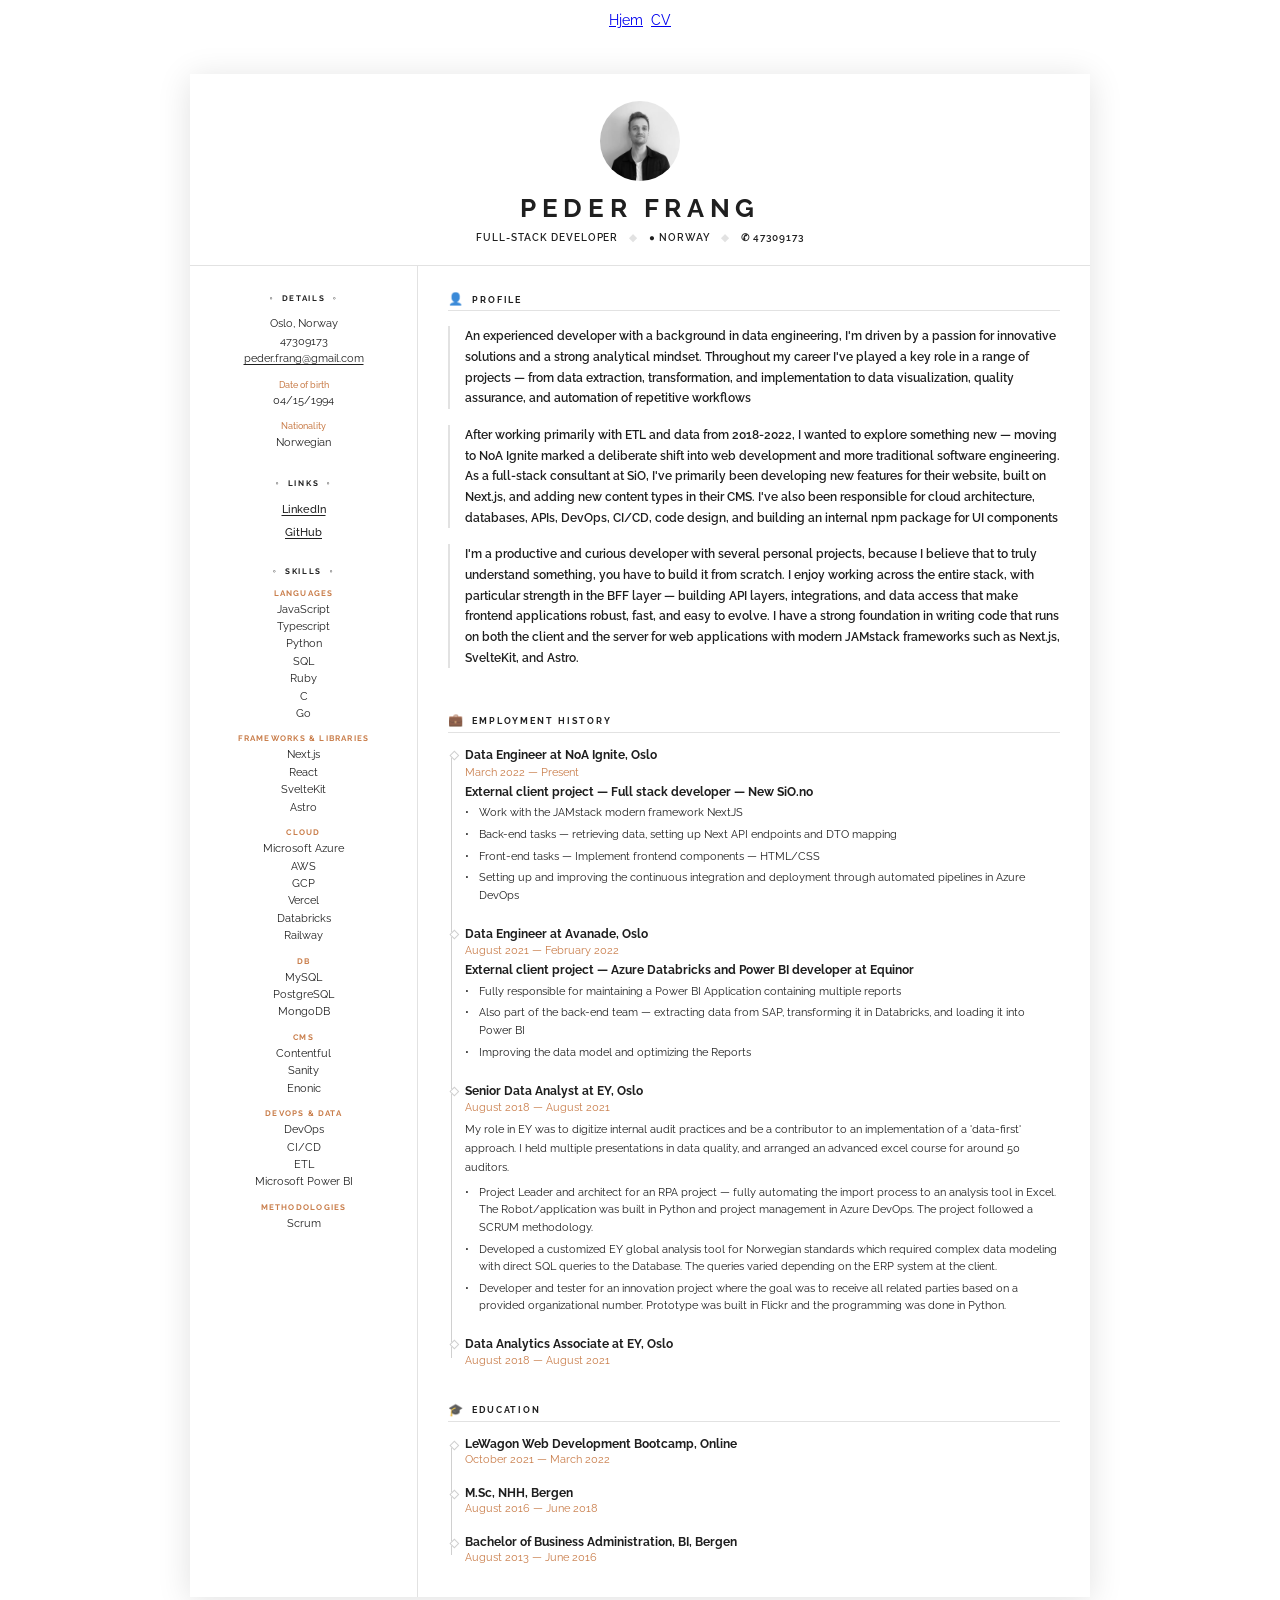
==== index.html @ 83dac3f7 "Initial commit" ====
<!doctype html>
<html lang="en">
    <head>
        <meta charset="UTF-8" />
        <meta name="viewport" content="width=device-width, initial-scale=1.0" />
        <title>Peder Frang — CV</title>
        <link rel="preconnect" href="https://fonts.googleapis.com" />
        <link rel="preconnect" href="https://fonts.gstatic.com" crossorigin />
        <link
            href="https://fonts.googleapis.com/css2?family=Raleway:wght@400;500;600;700;800&display=swap"
            rel="stylesheet"
        />
        <link rel="stylesheet" href="styles.css" />
        <link rel="icon" href="data:image/svg+xml,<svg xmlns=%22http://www.w3.org/2000/svg%22 viewBox=%220 0 100 100%22><text y=%22.9em%22 font-size=%2290%22>🤓</text></svg>" />
    </head>
    <body>
        <header class="header">
            <nav>
                <a href="index.html"> Hjem </a>
                <a href="cv.html"> CV </a>
            </nav>
        </header>

        <div class="wrapper">
            <main class="cv-page" id="cv-page"></main>
        </div>

        <script src="cv-data.js"></script>
        <script>
            function loadCV() {
                const page = document.getElementById("cv-page");
                page.innerHTML = buildCV(CV_DATA);
            }

            function esc(str) {
                if (!str) return "";
                return str
                    .replace(/&/g, "&amp;")
                    .replace(/</g, "&lt;")
                    .replace(/>/g, "&gt;")
                    .replace(/"/g, "&quot;");
            }

            function buildCV(d) {
                return `
        ${buildHeader(d)}
        ${buildSidebar(d)}
        ${buildMain(d)}
      `;
            }

            /* ── Header ──────────────────────────────── */
            function buildHeader(d) {
                const c = d.contact;
                // Show city/region (everything after the street address)
                const cityLine = c.address.includes(",")
                    ? c.address.split(",").slice(1).join(",").trim()
                    : c.address;

                const initials = d.name
                    .split(" ")
                    .map((n) => n[0])
                    .join("");
                const photoHtml = d.photo
                    ? `<img src="${esc(d.photo)}" alt="${esc(d.name)}">`
                    : `<span class="cv-header__initials">${esc(initials)}</span>`;

                return `
        <header class="cv-header">
          <div class="cv-header__photo">${photoHtml}</div>
          <div class="cv-header__name">${esc(d.name)}</div>
          <div class="cv-header__meta">
            <span class="cv-header__meta-item">${esc(d.title)}</span>
            <span class="cv-header__meta-sep">◆</span>
            <span class="cv-header__meta-item">&#9679; ${esc(cityLine)}</span>
            <span class="cv-header__meta-sep">◆</span>
            <span class="cv-header__meta-item">&#9990; ${esc(c.phone)}</span>
          </div>
        </header>
      `;
            }

            /* ── Sidebar ─────────────────────────────── */
            function buildSidebar(d) {
                const c = d.contact;
                return `
        <aside class="cv-sidebar">

          <section class="sidebar-section">
            <h2 class="sidebar-section__heading">Details</h2>
            <ul class="details-list">
              <li>${esc(c.address)}</li>
              <li>${esc(c.phone)}</li>
              <li><a href="mailto:${esc(c.email)}">${esc(c.email)}</a></li>
              <li class="detail-label">Date of birth</li>
              <li>${esc(c.dateOfBirth)}</li>
              <li class="detail-label">Nationality</li>
              <li>${esc(c.nationality)}</li>
            </ul>
          </section>

          <section class="sidebar-section">
            <h2 class="sidebar-section__heading">Links</h2>
            <ul class="links-list">
              ${d.links
                  .map(
                      (l) => `
                <li><a href="${esc(l.url)}" target="_blank" rel="noopener">${esc(l.label)}</a></li>
              `,
                  )
                  .join("")}
            </ul>
          </section>

          <section class="sidebar-section">
            <h2 class="sidebar-section__heading">Skills</h2>
            ${Object.entries(d.skills)
                .map(
                    ([category, items]) => `
              <div class="skills-group">
                <h3 class="skills-group__heading">${esc(category)}</h3>
                <ul class="skills-list">
                  ${items.map((s) => `<li>${esc(s)}</li>`).join("")}
                </ul>
              </div>
            `,
                )
                .join("")}
          </section>

        </aside>
      `;
            }

            /* ── Main content ────────────────────────── */
            function buildMain(d) {
                return `
        <div class="cv-main">
          ${buildProfile(d)}
          ${buildEmployment(d)}
          ${buildEducation(d)}
        </div>
      `;
            }

            function buildProfile(d) {
                return `
        <section>
          <h2 class="main-section__heading">
            <span class="section-icon">&#128100;</span>
            Profile
          </h2>
          ${d.profile.map((p) => `<p class="profile-text">${esc(p)}</p><br/>`).join("")}
        </section>
      `;
            }

            function buildEmployment(d) {
                const items = d.employment
                    .map((job) => {
                        const titleLine =
                            [job.role, job.company, job.location]
                                .filter(Boolean)
                                .join(" at ")
                                .replace(
                                    " at " + job.company,
                                    ` at ${job.company}`,
                                ) + (job.location ? `, ${job.location}` : "");

                        // Build: "Role at Company, Location"
                        const fullTitle = job.location
                            ? `${esc(job.role)} at ${esc(job.company)}, ${esc(job.location)}`
                            : `${esc(job.role)} at ${esc(job.company)}`;

                        const highlights = job.highlights
                            .map(
                                (h) => `
              <div>
                ${h.project ? `<p class="highlight__project">${esc(h.project)}</p>` : ""}
                ${
                    h.bullets && h.bullets.length
                        ? `<ul class="highlight__bullets">
                    ${h.bullets.map((b) => `<li>${esc(b)}</li>`).join("")}
                  </ul>`
                        : ""
                }
              </div>
            `,
                            )
                            .join("");

                        return `
            <article class="timeline-item">
              <div class="job__title-line">${fullTitle}</div>
              <div class="job__period">${esc(job.period)}</div>
              ${job.description ? `<p class="job__description">${esc(job.description)}</p>` : ""}
              ${highlights ? `<div class="job__highlights">${highlights}</div>` : ""}
            </article>
          `;
                    })
                    .join("");

                return `
        <section>
          <h2 class="main-section__heading">
            <span class="section-icon">&#128188;</span>
            Employment History
          </h2>
          <div class="timeline">${items}</div>
        </section>
      `;
            }

            function buildEducation(d) {
                const items = d.education
                    .map(
                        (edu) => `
        <article class="timeline-item">
          <div class="edu-item__title-line">${esc(edu.degree)}${edu.institution ? `, ${esc(edu.institution)}` : ""}</div>
          <div class="edu-item__period">${esc(edu.period)}</div>
        </article>
      `,
                    )
                    .join("");

                return `
        <section>
          <h2 class="main-section__heading">
            <span class="section-icon">&#127891;</span>
            Education
          </h2>
          <div class="timeline">${items}</div>
        </section>
      `;
            }

            loadCV();
        </script>
    </body>
</html>
---- styles.css ----
/* =============================
   RESET & BASE
   ============================= */
*,
*::before,
*::after {
    box-sizing: border-box;
    margin: 0;
    padding: 0;
}

:root {
    --bg: #ffffff;
    --text: #1f1f1f;
    --muted: #888888;
    --accent: #c97d4a; /* warm amber — dates & sidebar labels */
    --border: #e2e2e2;
    --timeline: #d0d0d0;
    --page-bg: #f5f2ef;
    --font: "Raleway", "Inter", "Segoe UI", sans-serif;
    --sidebar-w: 228px;
}

html {
    font-size: 13.5px;
    font-family: var(--font);
    color: var(--text);
}

body {
    min-height: 100vh;
    width: 100%;
}

.header {
    height: 40px;
    width: 100%;
    > nav {
        height: 100%;
        display: flex;
        gap: 8px;
        align-items: center;
        justify-content: center;
    }
}

/* =============================
   PAGE WRAPPER
   ============================= */

.wrapper {
    display: flex;
    justify-content: center;
    align-items: center;
    padding: 2.5rem 1rem;
}
.cv-page {
    width: 100%;
    max-width: 900px;
    background: var(--bg);
    box-shadow: 0 4px 32px rgba(0, 0, 0, 0.12);
    display: grid;
    grid-template-columns: var(--sidebar-w) 1fr;
    grid-template-rows: auto 1fr;
}

/* =============================
   HEADER (full-width)
   ============================= */
.cv-header {
    grid-column: 1 / -1;
    background: var(--bg);
    padding: 2rem 2rem 1.6rem;
    display: flex;
    flex-direction: column;
    align-items: center;
    gap: 0.4rem;
    border-bottom: 1px solid var(--border);
}

.cv-header__photo {
    width: 80px;
    height: 80px;
    border-radius: 50%;
    overflow: hidden;
    background: #e6e0d8;
    display: flex;
    align-items: center;
    justify-content: center;
    margin-bottom: 0.7rem;
    flex-shrink: 0;
}

.cv-header__photo img {
    width: 100%;
    height: 100%;
    object-fit: cover;
}

.cv-header__initials {
    font-size: 1.5rem;
    font-weight: 700;
    color: #a89880;
    letter-spacing: 0.05em;
}

.cv-header__name {
    font-size: 1.9rem;
    font-weight: 700;
    letter-spacing: 0.22em;
    text-transform: uppercase;
    color: var(--text);
    line-height: 1;
}

.cv-header__meta {
    display: flex;
    align-items: center;
    flex-wrap: wrap;
    justify-content: center;
    font-size: 0.72rem;
    font-weight: 600;
    letter-spacing: 0.1em;
    text-transform: uppercase;
    color: var(--text);
    margin-top: 0.35rem;
    gap: 0;
}

.cv-header__meta-item {
    display: flex;
    align-items: center;
    gap: 0.3rem;
    white-space: nowrap;
}

.cv-header__meta-sep {
    display: inline-block;
    margin: 0 0.8rem;
    color: var(--border);
    font-size: 0.75rem;
}

/* =============================
   SIDEBAR
   ============================= */
.cv-sidebar {
    background: var(--bg);
    padding: 2rem 1.6rem;
    border-right: 1px solid var(--border);
    display: flex;
    flex-direction: column;
    gap: 2rem;
}

.sidebar-section__heading {
    font-size: 0.62rem;
    font-weight: 700;
    letter-spacing: 0.2em;
    text-transform: uppercase;
    color: var(--text);
    text-align: center;
    display: flex;
    align-items: center;
    justify-content: center;
    gap: 0.55rem;
    margin-bottom: 0.9rem;
}

.sidebar-section__heading::before,
.sidebar-section__heading::after {
    content: "◦";
    font-size: 0.65rem;
    color: var(--text);
}

/* DETAILS */
.details-list {
    list-style: none;
    text-align: center;
    display: flex;
    flex-direction: column;
    gap: 0;
}

.details-list li {
    font-size: 0.82rem;
    color: var(--text);
    line-height: 1.6;
}

.details-list li.detail-label {
    font-size: 0.7rem;
    color: var(--accent);
    margin-top: 0.65rem;
    font-weight: 500;
}

.details-list a {
    color: var(--text);
    text-decoration: underline;
    text-underline-offset: 2px;
}

/* LINKS */
.links-list {
    list-style: none;
    text-align: center;
    display: flex;
    flex-direction: column;
    gap: 0.45rem;
}

.links-list a {
    color: var(--text);
    text-decoration: underline;
    text-underline-offset: 2px;
    font-size: 0.84rem;
    font-weight: 500;
}

.links-list a:hover {
    color: var(--accent);
}

/* SKILLS */
.skills-group {
    margin-bottom: 1rem;
}

.skills-group:last-child {
    margin-bottom: 0;
}

.skills-group__heading {
    font-size: 0.6rem;
    font-weight: 700;
    letter-spacing: 0.15em;
    text-transform: uppercase;
    color: var(--accent);
    text-align: center;
    margin-bottom: 0.3rem;
}

.skills-list {
    list-style: none;
    text-align: center;
    display: flex;
    flex-direction: column;
    gap: 0.25rem;
}

.skills-list li {
    font-size: 0.84rem;
    color: var(--text);
}

/* =============================
   MAIN CONTENT
   ============================= */
.cv-main {
    padding: 2rem 2.2rem 2.5rem;
    display: flex;
    flex-direction: column;
    gap: 2.2rem;
}

/* Section headings */
.main-section__heading {
    font-size: 0.7rem;
    font-weight: 700;
    letter-spacing: 0.2em;
    text-transform: uppercase;
    color: var(--text);
    border-bottom: 1px solid var(--border);
    padding-bottom: 0.4rem;
    margin-bottom: 1.1rem;
    display: flex;
    align-items: center;
    gap: 0.55rem;
}

.section-icon {
    font-size: 0.9rem;
    line-height: 1;
    opacity: 0.85;
    flex-shrink: 0;
}

/* PROFILE */
.profile-text {
    font-size: 0.875rem;
    line-height: 1.75;
    color: var(--text);
    font-weight: 600;
    padding-left: 1.1rem;
    border-left: 2.5px solid var(--border);
}

/* =============================
   TIMELINE
   ============================= */
.timeline {
    position: relative;
    padding-left: 1.3rem;
}

/* vertical connecting line */
.timeline::before {
    content: "";
    position: absolute;
    left: 0.22rem;
    top: 0.55rem;
    bottom: 0.6rem;
    width: 1px;
    background: var(--timeline);
}

.timeline-item {
    position: relative;
    padding-bottom: 1.6rem;
}

.timeline-item:last-child {
    padding-bottom: 0;
}

/* diamond dot */
.timeline-item::before {
    content: "";
    position: absolute;
    left: -1.08rem;
    top: 0.36rem;
    width: 0.5rem;
    height: 0.5rem;
    background: var(--bg);
    border: 1.5px solid var(--timeline);
    transform: rotate(45deg);
}

/* JOB */
.job__title-line {
    font-size: 0.9rem;
    font-weight: 700;
    color: var(--text);
    line-height: 1.35;
}

.job__period {
    font-size: 0.78rem;
    color: var(--accent);
    margin-top: 0.12rem;
    margin-bottom: 0.55rem;
}

.job__description {
    font-size: 0.84rem;
    line-height: 1.65;
    color: var(--text);
    margin-bottom: 0.55rem;
}

.job__highlights {
    display: flex;
    flex-direction: column;
    gap: 0.7rem;
}

.highlight__project {
    font-size: 0.88rem;
    font-weight: 700;
    color: var(--text);
    margin-bottom: 0.4rem;
}

.highlight__bullets {
    list-style: none;
    display: flex;
    flex-direction: column;
    gap: 0.3rem;
}

.highlight__bullets li {
    font-size: 0.84rem;
    line-height: 1.55;
    color: var(--text);
    padding-left: 1rem;
    position: relative;
}

.highlight__bullets li::before {
    content: "•";
    position: absolute;
    left: 0;
    color: var(--text);
}

/* EDUCATION */
.edu-item__title-line {
    font-size: 0.9rem;
    font-weight: 700;
    color: var(--text);
}

.edu-item__period {
    font-size: 0.78rem;
    color: var(--accent);
    margin-top: 0.12rem;
}

/* =============================
   LOADING / ERROR STATE
   ============================= */
.loading {
    grid-column: 1 / -1;
    text-align: center;
    padding: 4rem;
    color: var(--muted);
    font-size: 1rem;
}

/* =============================
   PRINT STYLES
   ============================= */
@media print {
    body {
        background: none;
        padding: 0;
    }
    .cv-page {
        box-shadow: none;
        max-width: 100%;
    }
}

/* =============================
   RESPONSIVE (narrow screens)
   ============================= */
@media (max-width: 640px) {
    .cv-page {
        grid-template-columns: 1fr;
    }
    .cv-sidebar {
        border-right: none;
        border-bottom: 1px solid var(--border);
    }
    .cv-main {
        padding: 1.5rem;
    }
    .cv-header__meta {
        flex-direction: column;
        gap: 0.3rem;
    }
    .cv-header__meta-sep {
        display: none;
    }
}
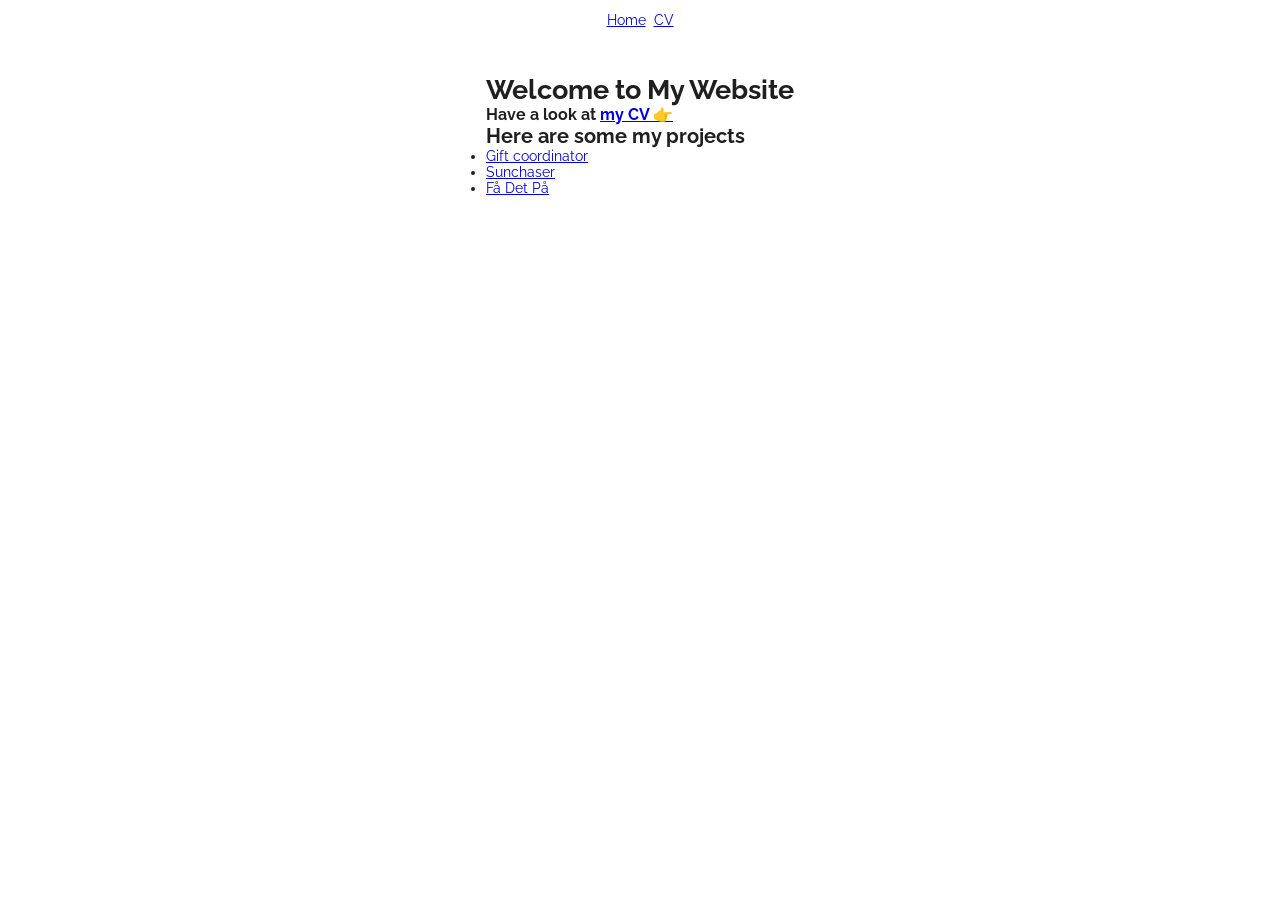
==== commit b467f33e: "Add home and cv page and top projects" ====
--- a/index.html
+++ b/index.html
@@ -3,7 +3,7 @@
     <head>
         <meta charset="UTF-8" />
         <meta name="viewport" content="width=device-width, initial-scale=1.0" />
-        <title>Peder Frang — CV</title>
+        <title>Peder Frang</title>
         <link rel="preconnect" href="https://fonts.googleapis.com" />
         <link rel="preconnect" href="https://fonts.gstatic.com" crossorigin />
         <link
@@ -11,230 +11,43 @@
             rel="stylesheet"
         />
         <link rel="stylesheet" href="styles.css" />
-        <link rel="icon" href="data:image/svg+xml,<svg xmlns=%22http://www.w3.org/2000/svg%22 viewBox=%220 0 100 100%22><text y=%22.9em%22 font-size=%2290%22>🤓</text></svg>" />
+        <link
+            rel="icon"
+            href="data:image/svg+xml,<svg xmlns=%22http://www.w3.org/2000/svg%22 viewBox=%220 0 100 100%22><text y=%22.9em%22 font-size=%2290%22>🤓</text></svg>"
+        />
     </head>
     <body>
         <header class="header">
             <nav>
-                <a href="index.html"> Hjem </a>
+                <a href="index.html"> Home </a>
                 <a href="cv.html"> CV </a>
             </nav>
         </header>
 
         <div class="wrapper">
-            <main class="cv-page" id="cv-page"></main>
+            <main>
+                <h1>Welcome to My Website</h1>
+
+                <h3>Have a look at <a href="cv.html"> my CV 👉 </a></h3>
+                <h2>Here are some my projects</h2>
+                <ul>
+                    <li>
+                        <a href="https://gift-coordinator.vercel.app/">
+                            <p>Gift coordinator</p>
+                        </a>
+                    </li>
+                    <li>
+                        <a href="https://sunchaser.vercel.app/">
+                            <p>Sunchaser</p>
+                        </a>
+                    </li>
+                    <li>
+                        <a href="https://xn--fdetp-mrae.com/">
+                            <p>Få Det På</p>
+                        </a>
+                    </li>
+                </ul>
+            </main>
         </div>
-
-        <script src="cv-data.js"></script>
-        <script>
-            function loadCV() {
-                const page = document.getElementById("cv-page");
-                page.innerHTML = buildCV(CV_DATA);
-            }
-
-            function esc(str) {
-                if (!str) return "";
-                return str
-                    .replace(/&/g, "&amp;")
-                    .replace(/</g, "&lt;")
-                    .replace(/>/g, "&gt;")
-                    .replace(/"/g, "&quot;");
-            }
-
-            function buildCV(d) {
-                return `
-        ${buildHeader(d)}
-        ${buildSidebar(d)}
-        ${buildMain(d)}
-      `;
-            }
-
-            /* ── Header ──────────────────────────────── */
-            function buildHeader(d) {
-                const c = d.contact;
-                // Show city/region (everything after the street address)
-                const cityLine = c.address.includes(",")
-                    ? c.address.split(",").slice(1).join(",").trim()
-                    : c.address;
-
-                const initials = d.name
-                    .split(" ")
-                    .map((n) => n[0])
-                    .join("");
-                const photoHtml = d.photo
-                    ? `<img src="${esc(d.photo)}" alt="${esc(d.name)}">`
-                    : `<span class="cv-header__initials">${esc(initials)}</span>`;
-
-                return `
-        <header class="cv-header">
-          <div class="cv-header__photo">${photoHtml}</div>
-          <div class="cv-header__name">${esc(d.name)}</div>
-          <div class="cv-header__meta">
-            <span class="cv-header__meta-item">${esc(d.title)}</span>
-            <span class="cv-header__meta-sep">◆</span>
-            <span class="cv-header__meta-item">&#9679; ${esc(cityLine)}</span>
-            <span class="cv-header__meta-sep">◆</span>
-            <span class="cv-header__meta-item">&#9990; ${esc(c.phone)}</span>
-          </div>
-        </header>
-      `;
-            }
-
-            /* ── Sidebar ─────────────────────────────── */
-            function buildSidebar(d) {
-                const c = d.contact;
-                return `
-        <aside class="cv-sidebar">
-
-          <section class="sidebar-section">
-            <h2 class="sidebar-section__heading">Details</h2>
-            <ul class="details-list">
-              <li>${esc(c.address)}</li>
-              <li>${esc(c.phone)}</li>
-              <li><a href="mailto:${esc(c.email)}">${esc(c.email)}</a></li>
-              <li class="detail-label">Date of birth</li>
-              <li>${esc(c.dateOfBirth)}</li>
-              <li class="detail-label">Nationality</li>
-              <li>${esc(c.nationality)}</li>
-            </ul>
-          </section>
-
-          <section class="sidebar-section">
-            <h2 class="sidebar-section__heading">Links</h2>
-            <ul class="links-list">
-              ${d.links
-                  .map(
-                      (l) => `
-                <li><a href="${esc(l.url)}" target="_blank" rel="noopener">${esc(l.label)}</a></li>
-              `,
-                  )
-                  .join("")}
-            </ul>
-          </section>
-
-          <section class="sidebar-section">
-            <h2 class="sidebar-section__heading">Skills</h2>
-            ${Object.entries(d.skills)
-                .map(
-                    ([category, items]) => `
-              <div class="skills-group">
-                <h3 class="skills-group__heading">${esc(category)}</h3>
-                <ul class="skills-list">
-                  ${items.map((s) => `<li>${esc(s)}</li>`).join("")}
-                </ul>
-              </div>
-            `,
-                )
-                .join("")}
-          </section>
-
-        </aside>
-      `;
-            }
-
-            /* ── Main content ────────────────────────── */
-            function buildMain(d) {
-                return `
-        <div class="cv-main">
-          ${buildProfile(d)}
-          ${buildEmployment(d)}
-          ${buildEducation(d)}
-        </div>
-      `;
-            }
-
-            function buildProfile(d) {
-                return `
-        <section>
-          <h2 class="main-section__heading">
-            <span class="section-icon">&#128100;</span>
-            Profile
-          </h2>
-          ${d.profile.map((p) => `<p class="profile-text">${esc(p)}</p><br/>`).join("")}
-        </section>
-      `;
-            }
-
-            function buildEmployment(d) {
-                const items = d.employment
-                    .map((job) => {
-                        const titleLine =
-                            [job.role, job.company, job.location]
-                                .filter(Boolean)
-                                .join(" at ")
-                                .replace(
-                                    " at " + job.company,
-                                    ` at ${job.company}`,
-                                ) + (job.location ? `, ${job.location}` : "");
-
-                        // Build: "Role at Company, Location"
-                        const fullTitle = job.location
-                            ? `${esc(job.role)} at ${esc(job.company)}, ${esc(job.location)}`
-                            : `${esc(job.role)} at ${esc(job.company)}`;
-
-                        const highlights = job.highlights
-                            .map(
-                                (h) => `
-              <div>
-                ${h.project ? `<p class="highlight__project">${esc(h.project)}</p>` : ""}
-                ${
-                    h.bullets && h.bullets.length
-                        ? `<ul class="highlight__bullets">
-                    ${h.bullets.map((b) => `<li>${esc(b)}</li>`).join("")}
-                  </ul>`
-                        : ""
-                }
-              </div>
-            `,
-                            )
-                            .join("");
-
-                        return `
-            <article class="timeline-item">
-              <div class="job__title-line">${fullTitle}</div>
-              <div class="job__period">${esc(job.period)}</div>
-              ${job.description ? `<p class="job__description">${esc(job.description)}</p>` : ""}
-              ${highlights ? `<div class="job__highlights">${highlights}</div>` : ""}
-            </article>
-          `;
-                    })
-                    .join("");
-
-                return `
-        <section>
-          <h2 class="main-section__heading">
-            <span class="section-icon">&#128188;</span>
-            Employment History
-          </h2>
-          <div class="timeline">${items}</div>
-        </section>
-      `;
-            }
-
-            function buildEducation(d) {
-                const items = d.education
-                    .map(
-                        (edu) => `
-        <article class="timeline-item">
-          <div class="edu-item__title-line">${esc(edu.degree)}${edu.institution ? `, ${esc(edu.institution)}` : ""}</div>
-          <div class="edu-item__period">${esc(edu.period)}</div>
-        </article>
-      `,
-                    )
-                    .join("");
-
-                return `
-        <section>
-          <h2 class="main-section__heading">
-            <span class="section-icon">&#127891;</span>
-            Education
-          </h2>
-          <div class="timeline">${items}</div>
-        </section>
-      `;
-            }
-
-            loadCV();
-        </script>
     </body>
 </html>
--- a/styles.css
+++ b/styles.css
@@ -35,6 +35,7 @@
 .header {
     height: 40px;
     width: 100%;
+    position: relative;
     > nav {
         height: 100%;
         display: flex;
@@ -420,16 +421,83 @@
 }
 
 /* =============================
+   PRINT BUTTON
+   ============================= */
+.print-btn {
+    position: absolute;
+    right: 1rem;
+    top: 50%;
+    transform: translateY(-50%);
+    background: none;
+    border: 1px solid var(--border);
+    border-radius: 4px;
+    padding: 0.25rem 0.75rem;
+    font-family: var(--font);
+    font-size: 0.75rem;
+    font-weight: 600;
+    color: var(--text);
+    cursor: pointer;
+    letter-spacing: 0.04em;
+    transition: border-color 0.15s, color 0.15s;
+}
+.print-btn:hover {
+    border-color: var(--accent);
+    color: var(--accent);
+}
+
+/* =============================
    PRINT STYLES
    ============================= */
 @media print {
+    @page {
+        size: A4;
+        margin: 0.6cm 0.8cm;
+    }
+
+    html {
+        font-size: 12px;
+    }
+
     body {
-        background: none;
+        background: white;
         padding: 0;
-    }
+        margin: 0;
+        -webkit-print-color-adjust: exact;
+        print-color-adjust: exact;
+    }
+
+    /* Hide non-CV chrome */
+    .header,
+    .print-btn {
+        display: none !important;
+    }
+
+    .wrapper {
+        padding: 0;
+        display: block;
+    }
+
     .cv-page {
         box-shadow: none;
         max-width: 100%;
+        width: 100%;
+    }
+
+    /* Keep each job/edu entry together on a page when possible */
+    .timeline-item {
+        page-break-inside: avoid;
+        break-inside: avoid;
+    }
+
+    /* Keep section headings with the content that follows */
+    .main-section__heading {
+        page-break-after: avoid;
+        break-after: avoid;
+    }
+
+    /* Ensure links print as readable text */
+    a[href]::after {
+        content: none;
     }
 }
 
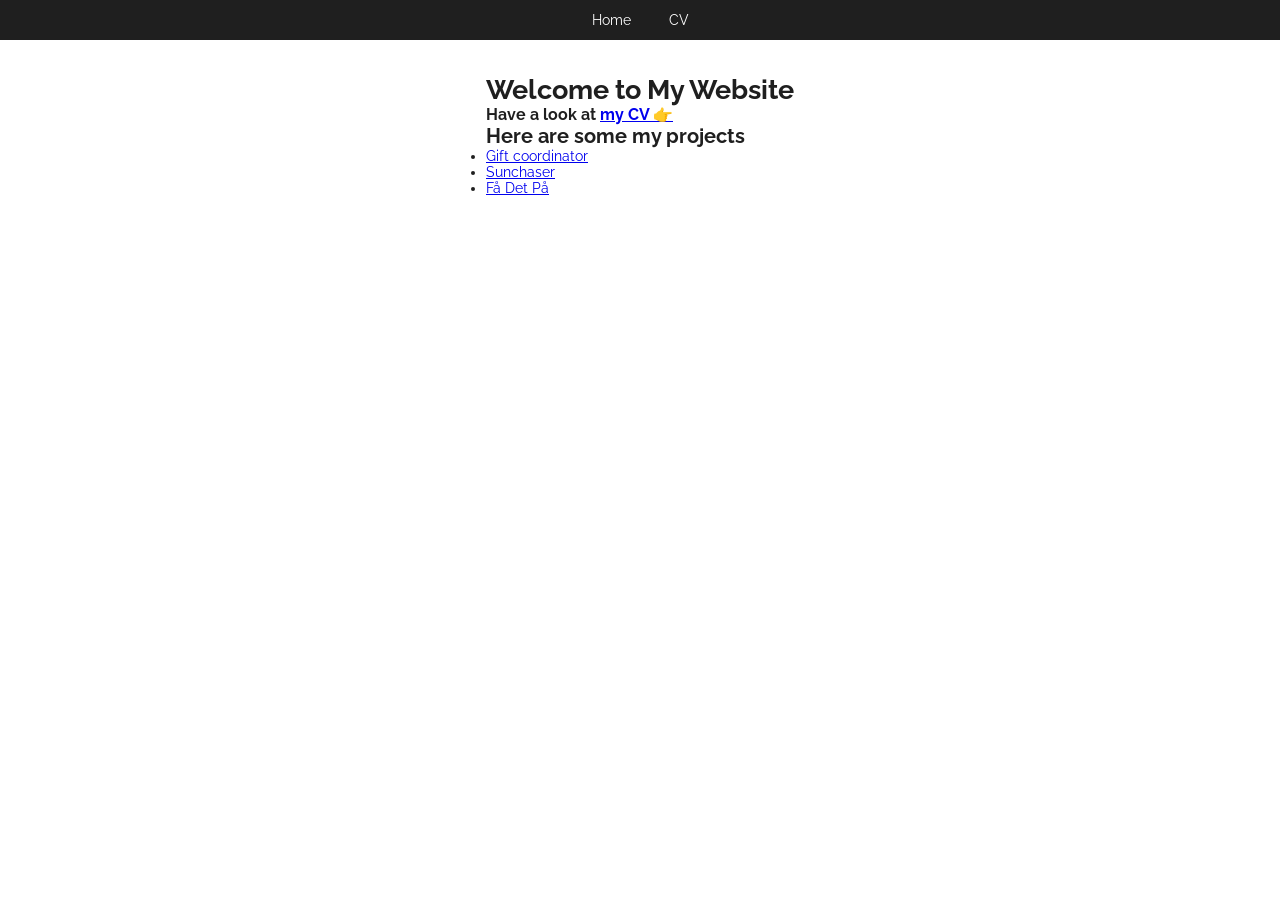
==== commit 3332e2c3: "Add header.css" ====
--- a/index.html
+++ b/index.html
@@ -11,6 +11,7 @@
             rel="stylesheet"
         />
         <link rel="stylesheet" href="styles.css" />
+        <link rel="stylesheet" href="header.css" />
         <link
             rel="icon"
             href="data:image/svg+xml,<svg xmlns=%22http://www.w3.org/2000/svg%22 viewBox=%220 0 100 100%22><text y=%22.9em%22 font-size=%2290%22>🤓</text></svg>"
@@ -32,17 +33,20 @@
                 <h2>Here are some my projects</h2>
                 <ul>
                     <li>
-                        <a href="https://gift-coordinator.vercel.app/">
+                        <a
+                            target="_blank"
+                            href="https://gift-coordinator.vercel.app/"
+                        >
                             <p>Gift coordinator</p>
                         </a>
                     </li>
                     <li>
-                        <a href="https://sunchaser.vercel.app/">
+                        <a target="_blank" href="https://sunchaser.vercel.app/">
                             <p>Sunchaser</p>
                         </a>
                     </li>
                     <li>
-                        <a href="https://xn--fdetp-mrae.com/">
+                        <a target="_blank" href="https://xn--fdetp-mrae.com/">
                             <p>Få Det På</p>
                         </a>
                     </li>
--- a/header.css
+++ b/header.css
@@ -0,0 +1,10 @@
+.header {
+    background: #1f1f1f;
+
+    & a {
+        color: #fff;
+        text-decoration: none;
+        padding: 10px 15px;
+        display: inline-block;
+    }
+}
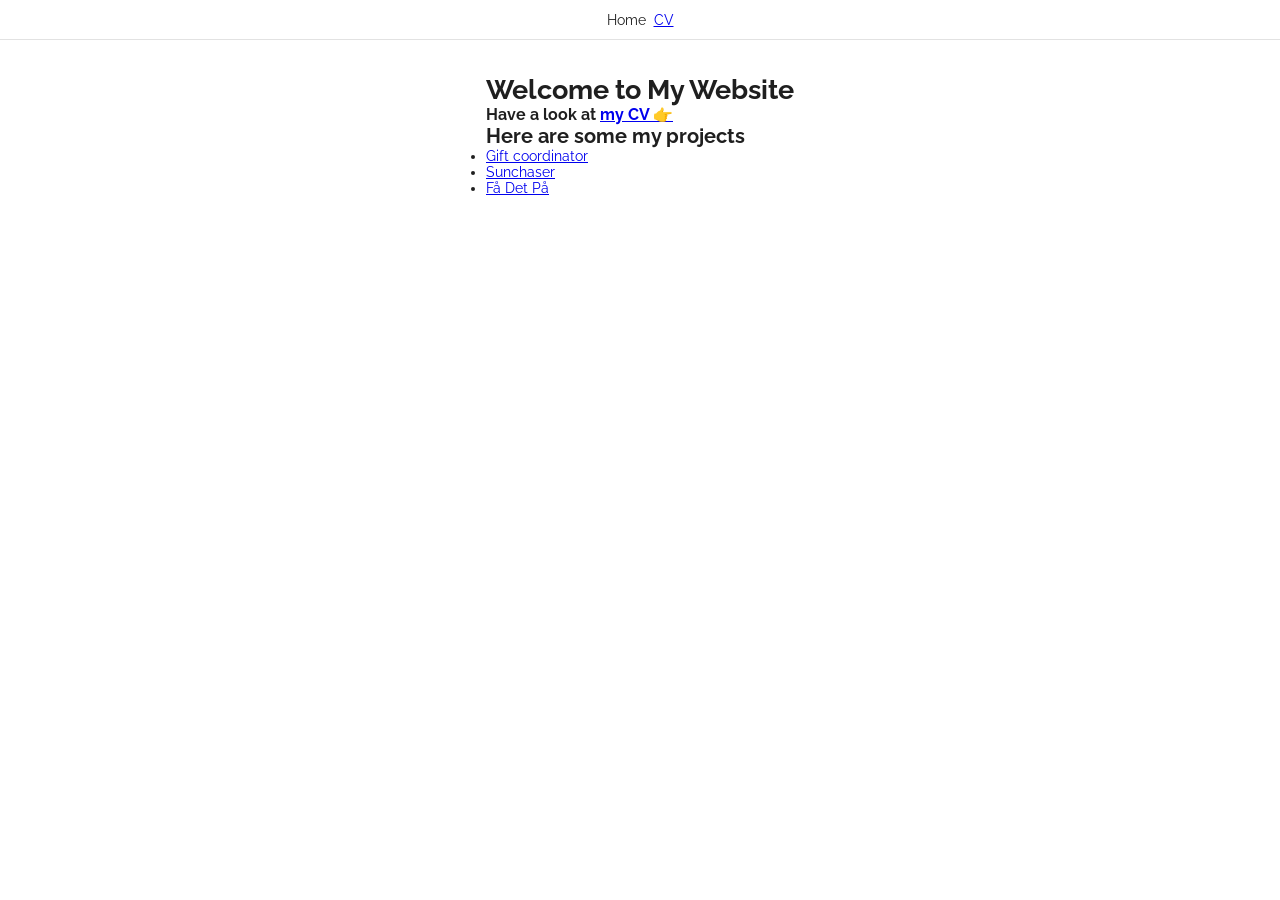
==== commit 76e42987: "Header" ====
--- a/index.html
+++ b/index.html
@@ -20,7 +20,7 @@
     <body>
         <header class="header">
             <nav>
-                <a href="index.html"> Home </a>
+                <p>Home</p>
                 <a href="cv.html"> CV </a>
             </nav>
         </header>
--- a/styles.css
+++ b/styles.css
@@ -326,12 +326,12 @@
     padding-bottom: 0;
 }
 
-/* diamond dot */
+/* diamond dot — left/top center the diamond on the vertical line and the title's cap-height */
 .timeline-item::before {
     content: "";
     position: absolute;
-    left: -1.08rem;
-    top: 0.36rem;
+    left: -1.33rem;
+    top: 0.4rem;
     width: 0.5rem;
     height: 0.5rem;
     background: var(--bg);
@@ -419,32 +419,6 @@
     color: var(--muted);
     font-size: 1rem;
 }
-
-/* =============================
-   PRINT BUTTON
-   ============================= */
-.print-btn {
-    position: absolute;
-    right: 1rem;
-    top: 50%;
-    transform: translateY(-50%);
-    background: none;
-    border: 1px solid var(--border);
-    border-radius: 4px;
-    padding: 0.25rem 0.75rem;
-    font-family: var(--font);
-    font-size: 0.75rem;
-    font-weight: 600;
-    color: var(--text);
-    cursor: pointer;
-    letter-spacing: 0.04em;
-    transition: border-color 0.15s, color 0.15s;
-}
-.print-btn:hover {
-    border-color: var(--accent);
-    color: var(--accent);
-}
-
 /* =============================
    PRINT STYLES
    ============================= */
--- a/header.css
+++ b/header.css
@@ -1,10 +1,51 @@
 .header {
-    background: #1f1f1f;
-
+    border-bottom: 1px solid var(--border);
+    & nav {
+        display: flex;
+        align-items: center;
+    }
+    & a,
+    & nav p {
+        display: inline-block;
+        margin: 0;
+    }
     & a {
-        color: #fff;
+        text-decoration: underline;
+        &:hover {
+            background: var(--bg);
+            color: var(--text);
+            text-decoration: none;
+        }
+    }
+    & nav p {
         text-decoration: none;
-        padding: 10px 15px;
-        display: inline-block;
     }
 }
+
+/* =============================
+   PRINT BUTTON
+   ============================= */
+.print-btn {
+    position: absolute;
+    right: 1rem;
+    top: 50%;
+    transform: translateY(-50%);
+    background: none;
+    border: 1px solid var(--border);
+    border-radius: 4px;
+    padding: 0.25rem 0.75rem;
+    font-family: var(--font);
+    font-size: 0.75rem;
+    font-weight: 600;
+    color: var(--text);
+    cursor: pointer;
+    letter-spacing: 0.04em;
+    transition:
+        border-color 0.15s,
+        color 0.15s;
+}
+
+.print-btn:hover {
+    border-color: var(--accent);
+    color: var(--accent);
+}
